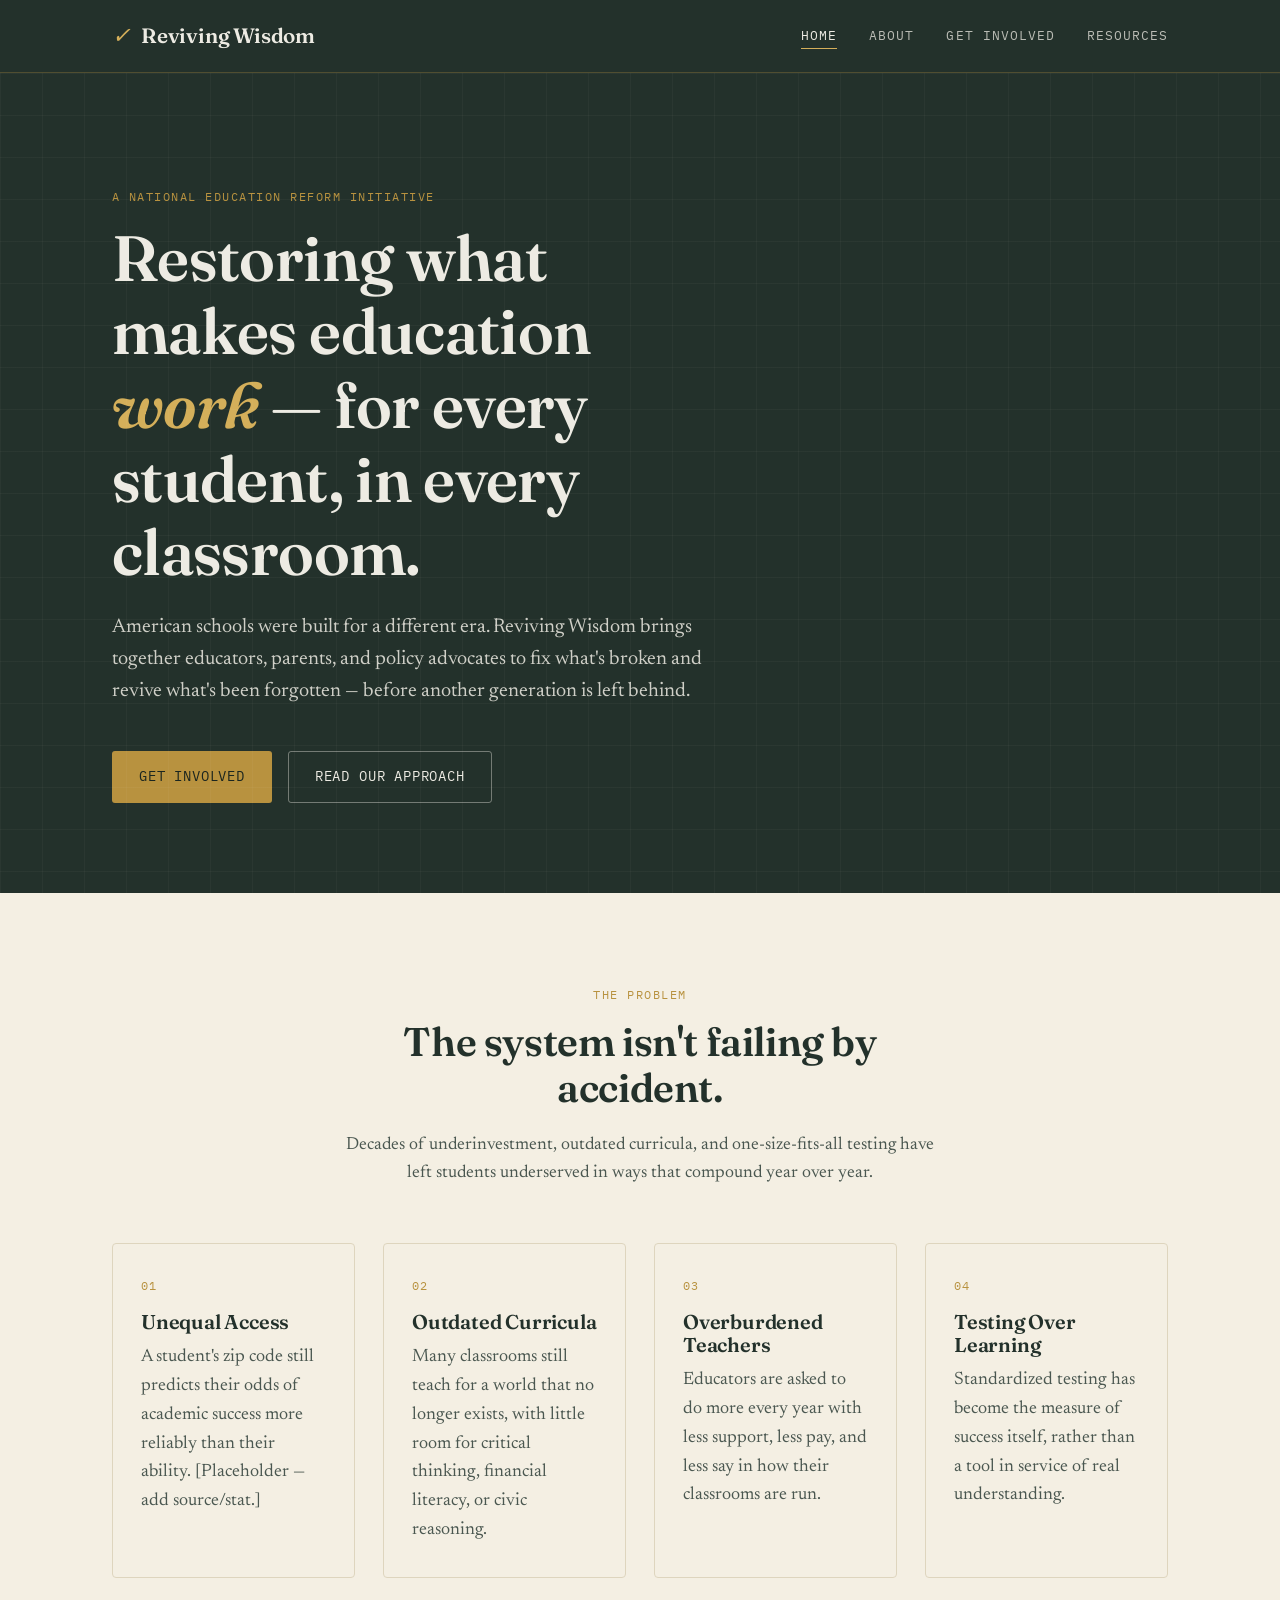
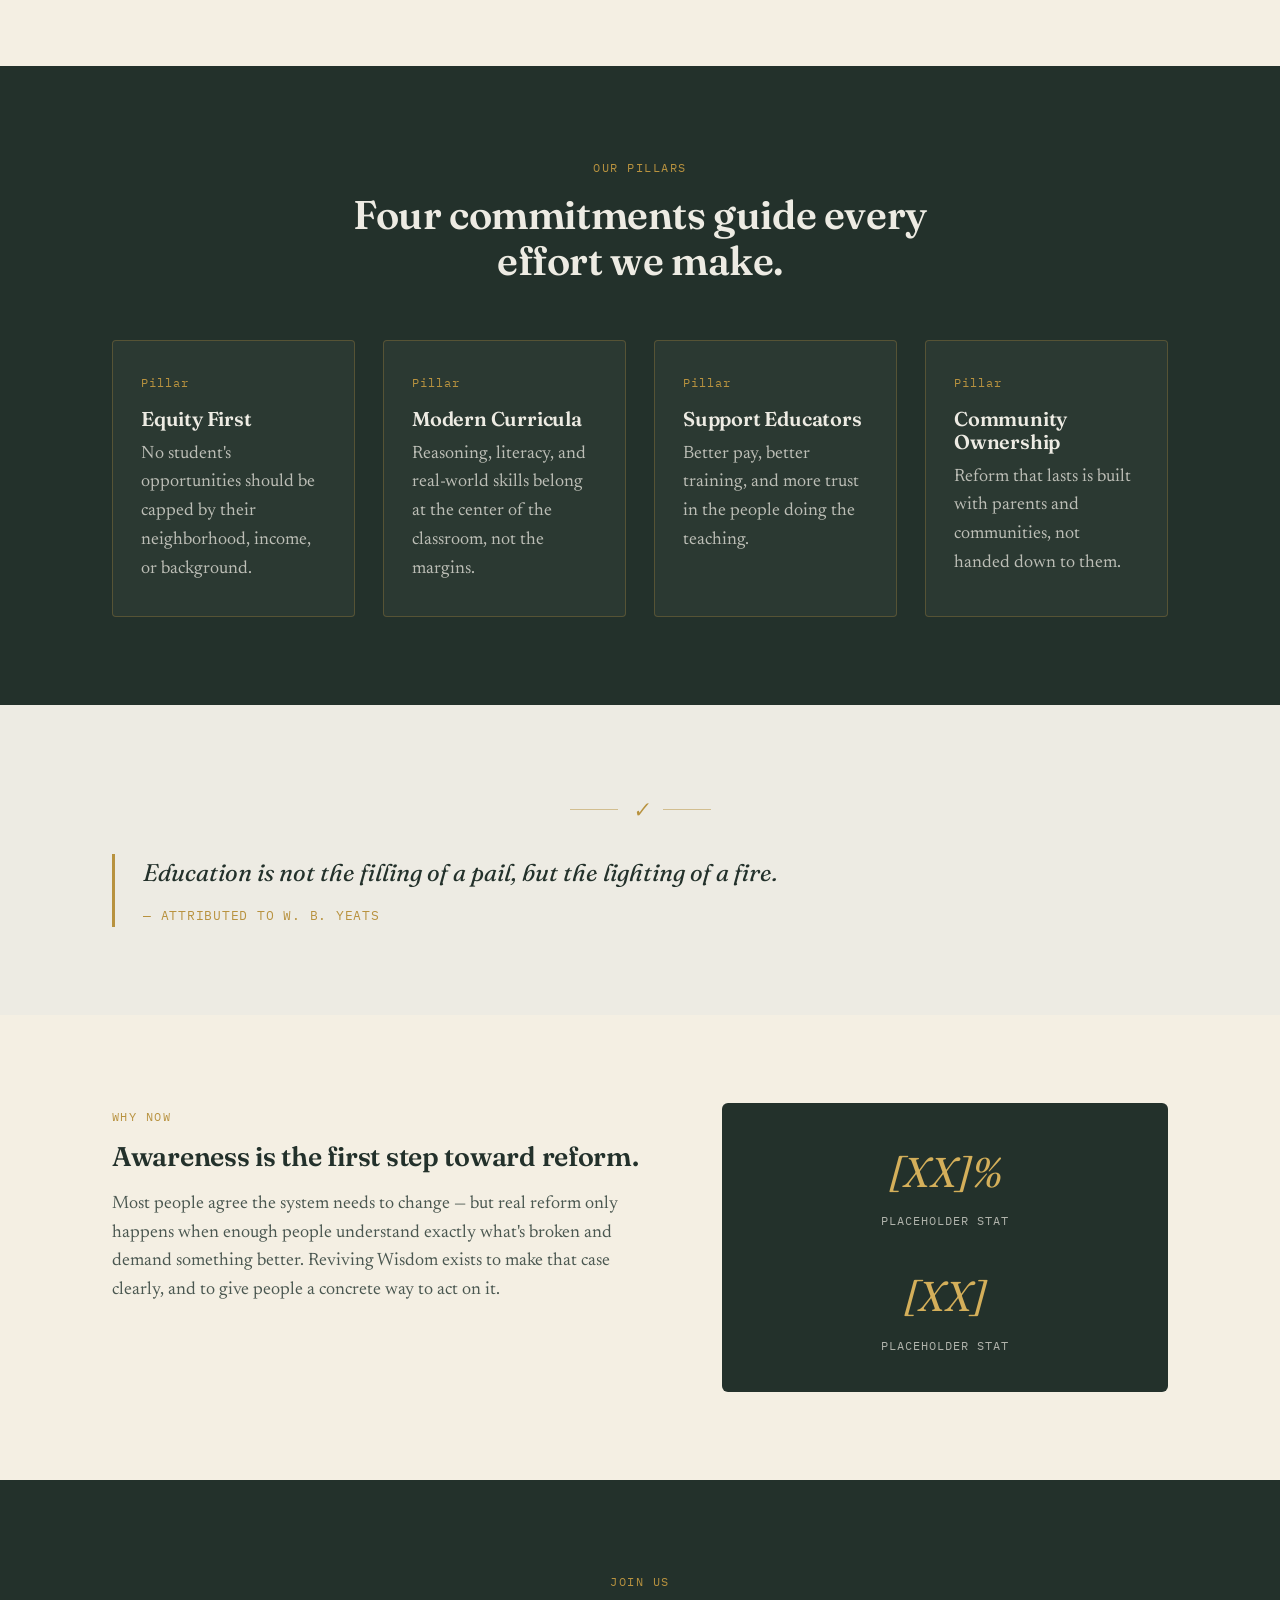
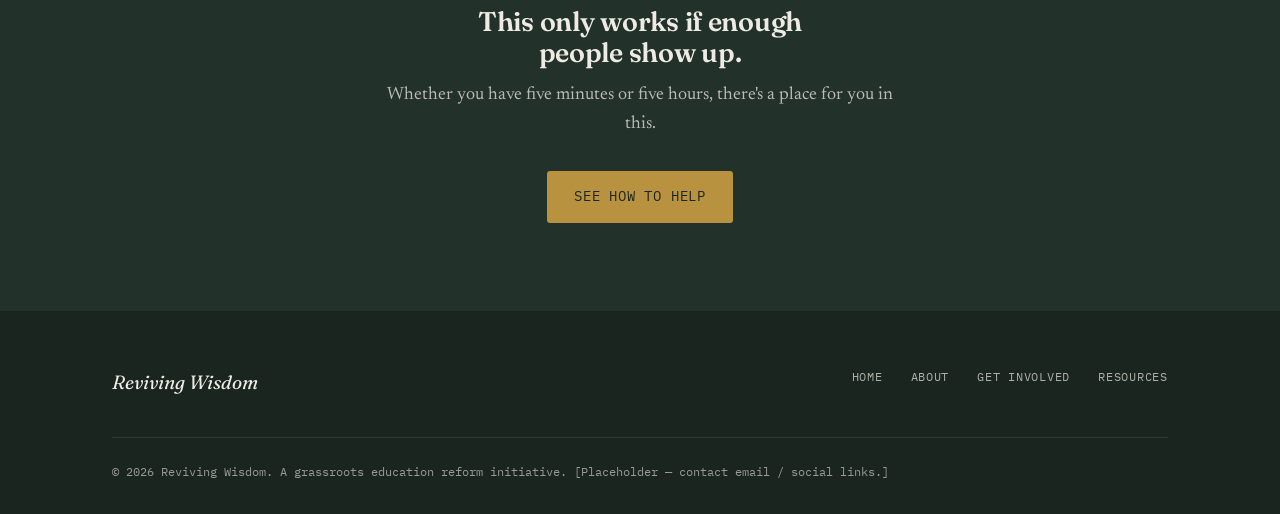
==== index.html @ 86829e4c "Add files via upload" ====
<!DOCTYPE html>
<html lang="en">
<head>
<meta charset="UTF-8">
<meta name="viewport" content="width=device-width, initial-scale=1.0">
<title>Reviving Wisdom — Reforming American Education</title>
<meta name="description" content="Reviving Wisdom is a grassroots initiative working to make the American education system more effective, equitable, and built to last.">
<link rel="preconnect" href="https://fonts.googleapis.com">
<link rel="preconnect" href="https://fonts.gstatic.com" crossorigin>
<link href="https://fonts.googleapis.com/css2?family=Fraunces:ital,wght@0,500;0,600;1,500;1,600&family=Newsreader:ital,wght@0,400;0,500;1,400&family=IBM+Plex+Mono:wght@400;500&display=swap" rel="stylesheet">
<link rel="stylesheet" href="styles.css">
</head>
<body>

<header class="site-header">
  <div class="wrap">
    <a href="index.html" class="brand">
      <span class="mark">✓</span>
      <span class="name">Reviving Wisdom</span>
    </a>
    <button class="nav-toggle" aria-label="Toggle navigation" aria-expanded="false">Menu</button>
    <ul class="nav-links">
      <li><a href="index.html" class="active">Home</a></li>
      <li><a href="about.html">About</a></li>
      <li><a href="get-involved.html">Get Involved</a></li>
      <li><a href="resources.html">Resources</a></li>
    </ul>
  </div>
</header>

<main>

  <section class="hero">
    <div class="wrap">
      <span class="eyebrow">A National Education Reform Initiative</span>
      <h1>Restoring what makes education <em>work</em> — for every student, in every classroom.</h1>
      <p class="lede">American schools were built for a different era. Reviving Wisdom brings together educators, parents, and policy advocates to fix what's broken and revive what's been forgotten — before another generation is left behind.</p>
      <div class="btn-row">
        <a href="get-involved.html" class="btn btn-primary">Get Involved</a>
        <a href="about.html" class="btn btn-ghost">Read Our Approach</a>
      </div>
    </div>
  </section>

  <section>
    <div class="wrap">
      <div class="section-head">
        <span class="eyebrow">The Problem</span>
        <h2>The system isn't failing by accident.</h2>
        <p>Decades of underinvestment, outdated curricula, and one-size-fits-all testing have left students underserved in ways that compound year over year.</p>
      </div>
      <div class="grid">
        <div class="card">
          <span class="num">01</span>
          <h3>Unequal Access</h3>
          <p>A student's zip code still predicts their odds of academic success more reliably than their ability. [Placeholder — add source/stat.]</p>
        </div>
        <div class="card">
          <span class="num">02</span>
          <h3>Outdated Curricula</h3>
          <p>Many classrooms still teach for a world that no longer exists, with little room for critical thinking, financial literacy, or civic reasoning.</p>
        </div>
        <div class="card">
          <span class="num">03</span>
          <h3>Overburdened Teachers</h3>
          <p>Educators are asked to do more every year with less support, less pay, and less say in how their classrooms are run.</p>
        </div>
        <div class="card">
          <span class="num">04</span>
          <h3>Testing Over Learning</h3>
          <p>Standardized testing has become the measure of success itself, rather than a tool in service of real understanding.</p>
        </div>
      </div>
    </div>
  </section>

  <section class="section-slate">
    <div class="wrap">
      <div class="section-head">
        <span class="eyebrow">Our Pillars</span>
        <h2>Four commitments guide every effort we make.</h2>
      </div>
      <div class="grid">
        <div class="card">
          <span class="num">Pillar</span>
          <h3>Equity First</h3>
          <p>No student's opportunities should be capped by their neighborhood, income, or background.</p>
        </div>
        <div class="card">
          <span class="num">Pillar</span>
          <h3>Modern Curricula</h3>
          <p>Reasoning, literacy, and real-world skills belong at the center of the classroom, not the margins.</p>
        </div>
        <div class="card">
          <span class="num">Pillar</span>
          <h3>Support Educators</h3>
          <p>Better pay, better training, and more trust in the people doing the teaching.</p>
        </div>
        <div class="card">
          <span class="num">Pillar</span>
          <h3>Community Ownership</h3>
          <p>Reform that lasts is built with parents and communities, not handed down to them.</p>
        </div>
      </div>
    </div>
  </section>

  <section class="section-alt">
    <div class="wrap">
      <div class="mark-divider"><span class="glyph">✓</span></div>
      <blockquote class="pull-quote">
        Education is not the filling of a pail, but the lighting of a fire.
        <cite>— Attributed to W. B. Yeats</cite>
      </blockquote>
    </div>
  </section>

  <section>
    <div class="wrap">
      <div class="two-col">
        <div>
          <span class="eyebrow">Why Now</span>
          <h2>Awareness is the first step toward reform.</h2>
          <p style="color:#4A5750; max-width: 52ch;">Most people agree the system needs to change — but real reform only happens when enough people understand exactly what's broken and demand something better. Reviving Wisdom exists to make that case clearly, and to give people a concrete way to act on it.</p>
        </div>
        <div class="stat-row" style="background:var(--slate); padding:36px; border-radius:6px;">
          <div class="stat">
            <div class="figure">[XX]%</div>
            <div class="label">Placeholder Stat</div>
          </div>
          <div class="stat">
            <div class="figure">[XX]</div>
            <div class="label">Placeholder Stat</div>
          </div>
        </div>
      </div>
    </div>
  </section>

  <section class="section-slate">
    <div class="wrap" style="text-align:center;">
      <span class="eyebrow">Join Us</span>
      <h2 style="max-width: 20ch; margin-left:auto; margin-right:auto;">This only works if enough people show up.</h2>
      <p style="color:rgba(237,235,227,0.75); max-width:52ch; margin:0 auto 32px;">Whether you have five minutes or five hours, there's a place for you in this.</p>
      <a href="get-involved.html" class="btn btn-primary">See How to Help</a>
    </div>
  </section>

</main>

<footer class="site-footer">
  <div class="wrap">
    <div class="footer-top">
      <div class="footer-brand">Reviving Wisdom</div>
      <ul class="footer-links">
        <li><a href="index.html">Home</a></li>
        <li><a href="about.html">About</a></li>
        <li><a href="get-involved.html">Get Involved</a></li>
        <li><a href="resources.html">Resources</a></li>
      </ul>
    </div>
    <div class="footer-bottom">
      © 2026 Reviving Wisdom. A grassroots education reform initiative. [Placeholder — contact email / social links.]
    </div>
  </div>
</footer>

<script src="script.js"></script>
</body>
</html>
---- styles.css ----
/* ============================================
   Reviving Wisdom — shared stylesheet
   Palette: chalkboard slate / chalk white / brass gold / muted brick / paper cream
   ============================================ */

:root {
  --slate: #23312B;
  --slate-deep: #1A251F;
  --chalk: #EDEBE3;
  --brass: #B8923F;
  --brass-bright: #D4AF5A;
  --brick: #7A3B2E;
  --paper: #F4EFE3;
  --paper-line: #DED5BE;
  --ink: #23312B;

  --font-display: 'Fraunces', Georgia, serif;
  --font-body: 'Newsreader', Georgia, serif;
  --font-mono: 'IBM Plex Mono', monospace;

  --max-width: 1120px;
}

* { box-sizing: border-box; }

html {
  scroll-behavior: smooth;
}

@media (prefers-reduced-motion: reduce) {
  html { scroll-behavior: auto; }
  * { animation-duration: 0.01ms !important; animation-iteration-count: 1 !important; transition-duration: 0.01ms !important; }
}

body {
  margin: 0;
  font-family: var(--font-body);
  background: var(--paper);
  color: var(--ink);
  line-height: 1.6;
  font-size: 18px;
}

h1, h2, h3, h4 {
  font-family: var(--font-display);
  font-weight: 600;
  line-height: 1.15;
  margin: 0 0 0.5em 0;
  letter-spacing: -0.01em;
}

a {
  color: inherit;
}

img { max-width: 100%; display: block; }

.wrap {
  max-width: var(--max-width);
  margin: 0 auto;
  padding: 0 32px;
}

/* ---------- Focus states ---------- */
a:focus-visible,
button:focus-visible,
input:focus-visible,
textarea:focus-visible {
  outline: 2px solid var(--brass-bright);
  outline-offset: 3px;
}

/* ---------- Header / nav ---------- */
.site-header {
  background: var(--slate);
  color: var(--chalk);
  position: sticky;
  top: 0;
  z-index: 100;
  border-bottom: 1px solid rgba(184, 146, 63, 0.3);
}

.site-header .wrap {
  display: flex;
  align-items: center;
  justify-content: space-between;
  padding-top: 18px;
  padding-bottom: 18px;
}

.brand {
  display: flex;
  align-items: baseline;
  gap: 10px;
  text-decoration: none;
  color: var(--chalk);
}

.brand .mark {
  color: var(--brass-bright);
  font-family: var(--font-display);
  font-style: italic;
  font-size: 1.4rem;
}

.brand .name {
  font-family: var(--font-display);
  font-size: 1.3rem;
  font-weight: 600;
  letter-spacing: -0.01em;
}

.nav-links {
  display: flex;
  gap: 32px;
  list-style: none;
  margin: 0;
  padding: 0;
  font-family: var(--font-mono);
  font-size: 0.8rem;
  text-transform: uppercase;
  letter-spacing: 0.08em;
}

.nav-links a {
  text-decoration: none;
  color: var(--chalk);
  opacity: 0.75;
  padding-bottom: 4px;
  border-bottom: 1px solid transparent;
  transition: opacity 0.2s ease, border-color 0.2s ease;
}

.nav-links a:hover,
.nav-links a.active {
  opacity: 1;
  border-color: var(--brass-bright);
}

.nav-toggle {
  display: none;
  background: none;
  border: 1px solid rgba(237,235,227,0.4);
  color: var(--chalk);
  font-family: var(--font-mono);
  font-size: 0.75rem;
  padding: 8px 12px;
  border-radius: 3px;
  cursor: pointer;
}

@media (max-width: 720px) {
  .nav-toggle { display: block; }
  .nav-links {
    position: absolute;
    top: 100%;
    left: 0;
    right: 0;
    background: var(--slate);
    flex-direction: column;
    gap: 0;
    max-height: 0;
    overflow: hidden;
    transition: max-height 0.3s ease;
    border-bottom: 1px solid rgba(184,146,63,0.3);
  }
  .nav-links.open { max-height: 320px; }
  .nav-links li { border-top: 1px solid rgba(237,235,227,0.08); }
  .nav-links a { display: block; padding: 16px 32px; border-bottom: none; }
}

/* ---------- Correction-mark signature motif ---------- */
.mark-divider {
  display: flex;
  align-items: center;
  justify-content: center;
  gap: 14px;
  margin: 0 0 28px 0;
  color: var(--brass);
}

.mark-divider::before,
.mark-divider::after {
  content: "";
  height: 1px;
  width: 48px;
  background: var(--brass);
  opacity: 0.5;
}

.mark-divider .glyph {
  font-family: var(--font-display);
  font-style: italic;
  font-size: 1.3rem;
  transform: rotate(-6deg);
  display: inline-block;
}

.eyebrow {
  font-family: var(--font-mono);
  font-size: 0.78rem;
  text-transform: uppercase;
  letter-spacing: 0.12em;
  color: var(--brass);
  display: inline-block;
  margin-bottom: 14px;
}

/* ---------- Hero ---------- */
.hero {
  background: var(--slate);
  color: var(--chalk);
  padding: 110px 0 90px;
  position: relative;
  overflow: hidden;
}

.hero::after {
  content: "";
  position: absolute;
  inset: 0;
  background-image:
    linear-gradient(rgba(237,235,227,0.035) 1px, transparent 1px),
    linear-gradient(90deg, rgba(237,235,227,0.035) 1px, transparent 1px);
  background-size: 42px 42px;
  pointer-events: none;
}

.hero .wrap { position: relative; }

.hero h1 {
  font-size: clamp(2.4rem, 5.2vw, 4rem);
  max-width: 14ch;
  margin-bottom: 0.35em;
}

.hero h1 em {
  color: var(--brass-bright);
  font-style: italic;
}

.hero .lede {
  font-size: 1.25rem;
  max-width: 56ch;
  color: rgba(237,235,227,0.85);
  margin-bottom: 2.2em;
}

.chalk-underline {
  position: relative;
  display: inline-block;
}
.chalk-underline svg {
  position: absolute;
  left: 0;
  bottom: -6px;
  width: 100%;
  height: 10px;
}

/* ---------- Buttons ---------- */
.btn {
  display: inline-flex;
  align-items: center;
  gap: 8px;
  font-family: var(--font-mono);
  font-size: 0.85rem;
  text-transform: uppercase;
  letter-spacing: 0.06em;
  padding: 14px 26px;
  border-radius: 3px;
  text-decoration: none;
  border: 1px solid transparent;
  cursor: pointer;
  transition: transform 0.15s ease, background 0.2s ease, color 0.2s ease;
}

.btn:hover { transform: translateY(-1px); }

.btn-primary {
  background: var(--brass);
  color: var(--slate-deep);
}
.btn-primary:hover { background: var(--brass-bright); }

.btn-ghost {
  background: transparent;
  color: var(--chalk);
  border-color: rgba(237,235,227,0.4);
}
.btn-ghost:hover { border-color: var(--brass-bright); color: var(--brass-bright); }

.btn-row { display: flex; gap: 16px; flex-wrap: wrap; }

/* ---------- Sections ---------- */
section { padding: 88px 0; }
.section-alt { background: var(--chalk); }
.section-slate { background: var(--slate); color: var(--chalk); }

.section-head {
  text-align: center;
  max-width: 60ch;
  margin: 0 auto 56px;
}

.section-head h2 { font-size: clamp(1.8rem, 3.4vw, 2.5rem); }
.section-head p { color: #4A5750; font-size: 1.1rem; }
.section-slate .section-head p { color: rgba(237,235,227,0.75); }

/* ---------- Pillars / cards grid ---------- */
.grid {
  display: grid;
  grid-template-columns: repeat(auto-fit, minmax(240px, 1fr));
  gap: 28px;
}

.card {
  background: var(--paper);
  border: 1px solid var(--paper-line);
  border-radius: 4px;
  padding: 32px 28px;
}

.card .num {
  font-family: var(--font-mono);
  font-size: 0.78rem;
  color: var(--brass);
  letter-spacing: 0.08em;
  margin-bottom: 14px;
  display: block;
}

.card h3 { font-size: 1.25rem; margin-bottom: 0.5em; }
.card p { color: #4A5750; margin: 0; }

.section-slate .card {
  background: rgba(237,235,227,0.04);
  border-color: rgba(184,146,63,0.3);
}
.section-slate .card p { color: rgba(237,235,227,0.75); }

/* ---------- Stats ---------- */
.stat-row {
  display: grid;
  grid-template-columns: repeat(auto-fit, minmax(180px, 1fr));
  gap: 32px;
  text-align: center;
}

.stat .figure {
  font-family: var(--font-display);
  font-size: 2.6rem;
  color: var(--brass-bright);
  font-style: italic;
}

.stat .label {
  font-family: var(--font-mono);
  font-size: 0.78rem;
  text-transform: uppercase;
  letter-spacing: 0.08em;
  color: rgba(237,235,227,0.7);
  margin-top: 6px;
}

/* ---------- Pull quote ---------- */
.pull-quote {
  border-left: 3px solid var(--brass);
  padding-left: 28px;
  margin: 0;
  font-family: var(--font-display);
  font-style: italic;
  font-size: 1.5rem;
  color: var(--slate);
  max-width: 60ch;
}

.pull-quote cite {
  display: block;
  margin-top: 14px;
  font-family: var(--font-mono);
  font-style: normal;
  font-size: 0.8rem;
  text-transform: uppercase;
  letter-spacing: 0.06em;
  color: var(--brass);
}

/* ---------- Two column ---------- */
.two-col {
  display: grid;
  grid-template-columns: 1.1fr 0.9fr;
  gap: 64px;
  align-items: start;
}
@media (max-width: 800px) {
  .two-col { grid-template-columns: 1fr; }
}

/* ---------- Timeline (About page origin) ---------- */
.timeline {
  border-left: 2px solid var(--paper-line);
  padding-left: 32px;
  display: flex;
  flex-direction: column;
  gap: 36px;
}
.timeline .entry { position: relative; }
.timeline .entry::before {
  content: "";
  position: absolute;
  left: -37.5px;
  top: 6px;
  width: 11px;
  height: 11px;
  border-radius: 50%;
  background: var(--brass);
  border: 2px solid var(--paper);
}
.timeline .when {
  font-family: var(--font-mono);
  font-size: 0.78rem;
  color: var(--brass);
  text-transform: uppercase;
  letter-spacing: 0.06em;
  margin-bottom: 4px;
}

/* ---------- Forms (visual only) ---------- */
.form-card {
  background: var(--paper);
  border: 1px solid var(--paper-line);
  border-radius: 6px;
  padding: 40px;
}

label {
  display: block;
  font-family: var(--font-mono);
  font-size: 0.75rem;
  text-transform: uppercase;
  letter-spacing: 0.07em;
  color: var(--slate);
  margin-bottom: 8px;
}

.field { margin-bottom: 22px; }

input[type="text"],
input[type="email"],
select,
textarea {
  width: 100%;
  font-family: var(--font-body);
  font-size: 1rem;
  padding: 12px 14px;
  border: 1px solid var(--paper-line);
  border-radius: 3px;
  background: #fff;
  color: var(--ink);
}

textarea { resize: vertical; min-height: 100px; }

.checkbox-row {
  display: flex;
  flex-direction: column;
  gap: 10px;
}
.checkbox-row .opt {
  display: flex;
  align-items: center;
  gap: 10px;
  font-family: var(--font-body);
  text-transform: none;
  letter-spacing: normal;
  font-size: 1rem;
  color: var(--ink);
}
.checkbox-row input { width: auto; }

/* ---------- Way cards (Get Involved) ---------- */
.way-card {
  display: flex;
  gap: 20px;
  padding: 28px 0;
  border-top: 1px solid var(--paper-line);
}
.way-card:last-child { border-bottom: 1px solid var(--paper-line); }
.way-card .icon {
  font-family: var(--font-display);
  font-style: italic;
  font-size: 1.6rem;
  color: var(--brass);
  width: 44px;
  flex-shrink: 0;
}
.way-card h3 { margin-bottom: 6px; font-size: 1.15rem; }
.way-card p { margin: 0; color: #4A5750; }

/* ---------- Resource list ---------- */
.resource-item {
  padding: 26px 0;
  border-top: 1px solid var(--paper-line);
  display: grid;
  grid-template-columns: 120px 1fr;
  gap: 24px;
}
.resource-item:last-child { border-bottom: 1px solid var(--paper-line); }
.resource-item .tag {
  font-family: var(--font-mono);
  font-size: 0.72rem;
  text-transform: uppercase;
  letter-spacing: 0.07em;
  color: var(--brass);
}
.resource-item h3 { font-size: 1.15rem; margin-bottom: 6px; }
.resource-item p { margin: 0 0 10px 0; color: #4A5750; }
.resource-item a.rlink {
  font-family: var(--font-mono);
  font-size: 0.82rem;
  text-decoration: none;
  color: var(--slate);
  border-bottom: 1px solid var(--brass);
}
@media (max-width: 600px) {
  .resource-item { grid-template-columns: 1fr; gap: 8px; }
}

/* ---------- Footer ---------- */
.site-footer {
  background: var(--slate-deep);
  color: rgba(237,235,227,0.6);
  padding: 56px 0 32px;
  font-size: 0.92rem;
}
.footer-top {
  display: flex;
  justify-content: space-between;
  flex-wrap: wrap;
  gap: 32px;
  margin-bottom: 40px;
}
.footer-brand {
  font-family: var(--font-display);
  font-style: italic;
  color: var(--chalk);
  font-size: 1.2rem;
}
.footer-links {
  display: flex;
  gap: 28px;
  list-style: none;
  padding: 0;
  margin: 0;
  font-family: var(--font-mono);
  font-size: 0.78rem;
  text-transform: uppercase;
  letter-spacing: 0.06em;
}
.footer-links a { text-decoration: none; color: rgba(237,235,227,0.7); }
.footer-links a:hover { color: var(--brass-bright); }
.footer-bottom {
  border-top: 1px solid rgba(237,235,227,0.1);
  padding-top: 24px;
  font-family: var(--font-mono);
  font-size: 0.75rem;
}

/* ---------- Placeholder note (for you, not visitors) ---------- */
.placeholder-note {
  background: rgba(122,59,46,0.08);
  border: 1px dashed var(--brick);
  color: var(--brick);
  font-family: var(--font-mono);
  font-size: 0.78rem;
  padding: 10px 16px;
  border-radius: 3px;
  margin-bottom: 24px;
}
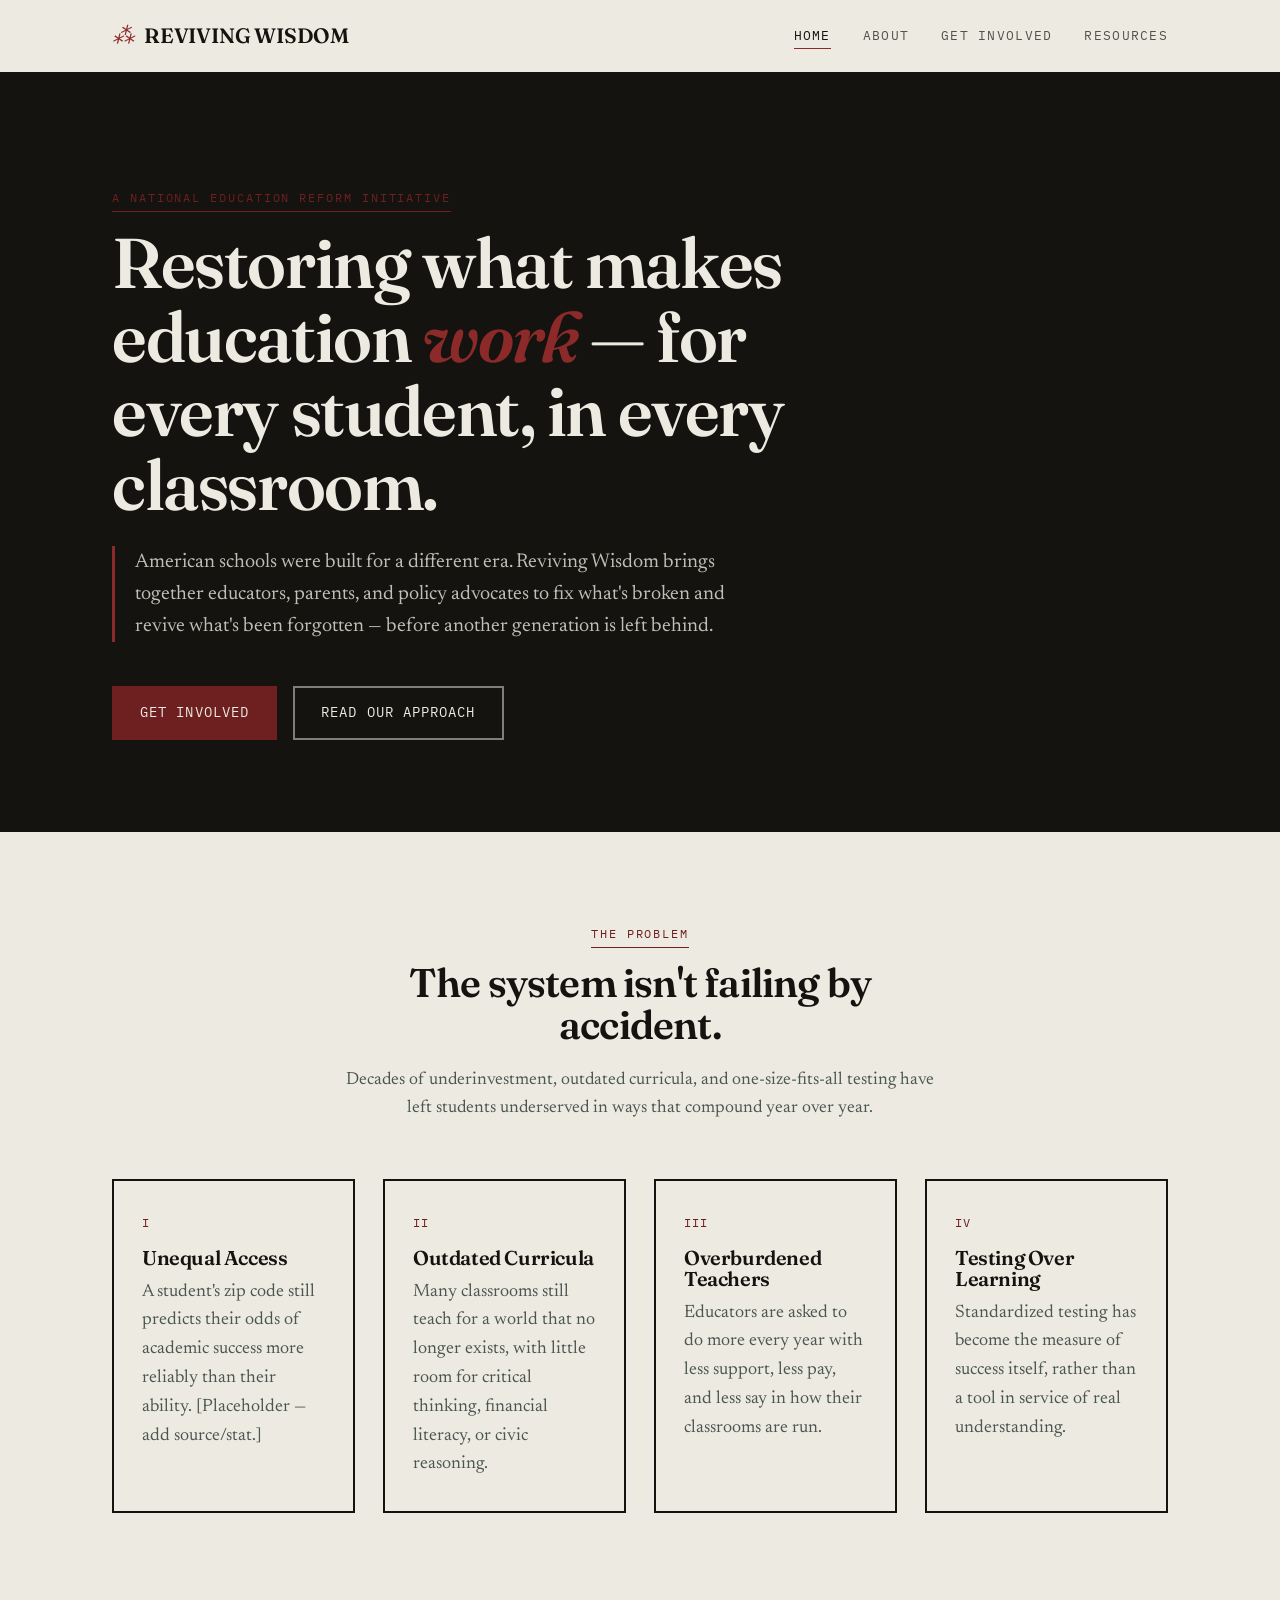
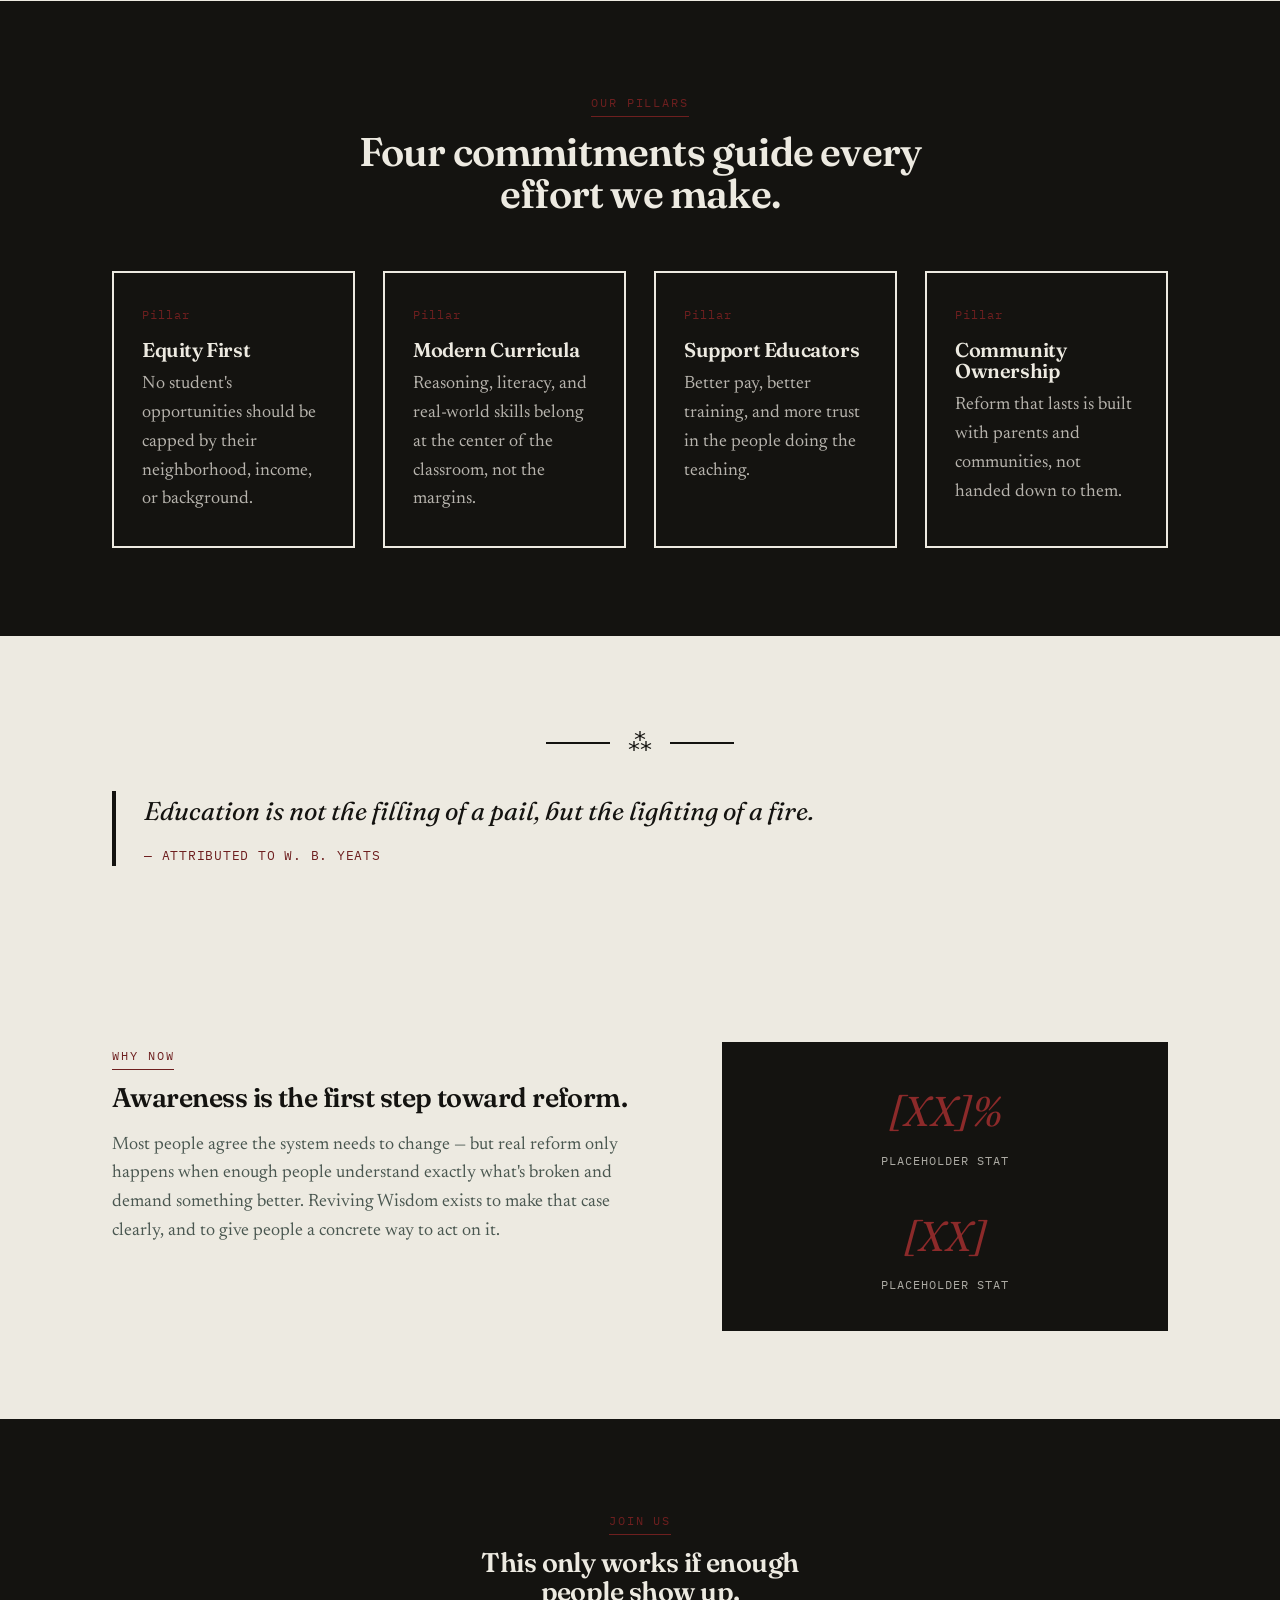
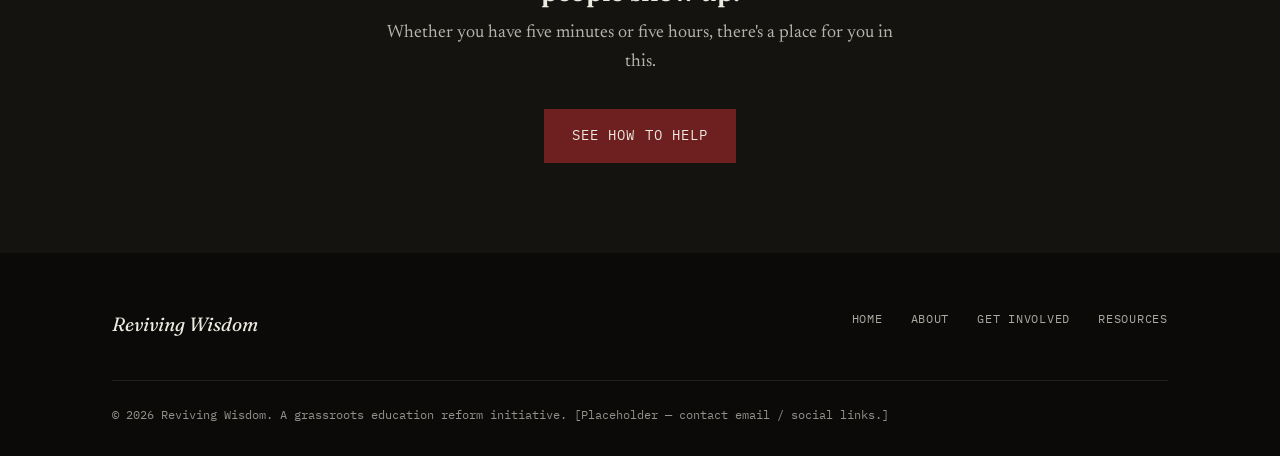
==== commit 82b1e5cb: "Add files via upload" ====
--- a/index.html
+++ b/index.html
@@ -15,7 +15,7 @@
 <header class="site-header">
   <div class="wrap">
     <a href="index.html" class="brand">
-      <span class="mark">✓</span>
+      <span class="mark">⁂</span>
       <span class="name">Reviving Wisdom</span>
     </a>
     <button class="nav-toggle" aria-label="Toggle navigation" aria-expanded="false">Menu</button>
@@ -51,22 +51,22 @@
       </div>
       <div class="grid">
         <div class="card">
-          <span class="num">01</span>
+          <span class="num">I</span>
           <h3>Unequal Access</h3>
           <p>A student's zip code still predicts their odds of academic success more reliably than their ability. [Placeholder — add source/stat.]</p>
         </div>
         <div class="card">
-          <span class="num">02</span>
+          <span class="num">II</span>
           <h3>Outdated Curricula</h3>
           <p>Many classrooms still teach for a world that no longer exists, with little room for critical thinking, financial literacy, or civic reasoning.</p>
         </div>
         <div class="card">
-          <span class="num">03</span>
+          <span class="num">III</span>
           <h3>Overburdened Teachers</h3>
           <p>Educators are asked to do more every year with less support, less pay, and less say in how their classrooms are run.</p>
         </div>
         <div class="card">
-          <span class="num">04</span>
+          <span class="num">IV</span>
           <h3>Testing Over Learning</h3>
           <p>Standardized testing has become the measure of success itself, rather than a tool in service of real understanding.</p>
         </div>
@@ -107,7 +107,7 @@
 
   <section class="section-alt">
     <div class="wrap">
-      <div class="mark-divider"><span class="glyph">✓</span></div>
+      <div class="mark-divider"><span class="glyph">⁂</span></div>
       <blockquote class="pull-quote">
         Education is not the filling of a pail, but the lighting of a fire.
         <cite>— Attributed to W. B. Yeats</cite>
--- a/styles.css
+++ b/styles.css
@@ -4,24 +4,27 @@
    ============================================ */
 
 :root {
-  --slate: #23312B;
-  --slate-deep: #1A251F;
-  --chalk: #EDEBE3;
-  --brass: #B8923F;
-  --brass-bright: #D4AF5A;
-  --brick: #7A3B2E;
-  --paper: #F4EFE3;
-  --paper-line: #DED5BE;
-  --ink: #23312B;
+  /* brutalist/classical: stark ink on stone, one seal-red accent */
+  --slate: #141310;
+  --slate-deep: #0B0A08;
+  --chalk: #EDEAE1;
+  --brass: #6E1F1F;
+  --brass-bright: #8C2A2A;
+  --brick: #6E1F1F;
+  --paper: #EDEAE1;
+  --paper-line: #141310;
+  --ink: #141310;
 
   --font-display: 'Fraunces', Georgia, serif;
   --font-body: 'Newsreader', Georgia, serif;
   --font-mono: 'IBM Plex Mono', monospace;
 
   --max-width: 1120px;
-}
-
-* { box-sizing: border-box; }
+  --radius: 0;
+  --rule: 2px solid var(--ink);
+}
+
+* { box-sizing: border-box; border-radius: 0 !important; }
 
 html {
   scroll-behavior: smooth;
@@ -44,10 +47,13 @@
 h1, h2, h3, h4 {
   font-family: var(--font-display);
   font-weight: 600;
-  line-height: 1.15;
+  line-height: 1.05;
   margin: 0 0 0.5em 0;
-  letter-spacing: -0.01em;
-}
+  letter-spacing: -0.02em;
+  text-transform: none;
+}
+
+h1 { font-weight: 600; }
 
 a {
   color: inherit;
@@ -72,12 +78,12 @@
 
 /* ---------- Header / nav ---------- */
 .site-header {
-  background: var(--slate);
-  color: var(--chalk);
+  background: var(--paper);
+  color: var(--ink);
   position: sticky;
   top: 0;
   z-index: 100;
-  border-bottom: 1px solid rgba(184, 146, 63, 0.3);
+  border-bottom: var(--rule);
 }
 
 .site-header .wrap {
@@ -93,7 +99,7 @@
   align-items: baseline;
   gap: 10px;
   text-decoration: none;
-  color: var(--chalk);
+  color: var(--ink);
 }
 
 .brand .mark {
@@ -108,6 +114,7 @@
   font-size: 1.3rem;
   font-weight: 600;
   letter-spacing: -0.01em;
+  text-transform: uppercase;
 }
 
 .nav-links {
@@ -119,13 +126,13 @@
   font-family: var(--font-mono);
   font-size: 0.8rem;
   text-transform: uppercase;
-  letter-spacing: 0.08em;
+  letter-spacing: 0.1em;
 }
 
 .nav-links a {
   text-decoration: none;
-  color: var(--chalk);
-  opacity: 0.75;
+  color: var(--ink);
+  opacity: 0.7;
   padding-bottom: 4px;
   border-bottom: 1px solid transparent;
   transition: opacity 0.2s ease, border-color 0.2s ease;
@@ -140,12 +147,11 @@
 .nav-toggle {
   display: none;
   background: none;
-  border: 1px solid rgba(237,235,227,0.4);
-  color: var(--chalk);
+  border: var(--rule);
+  color: var(--ink);
   font-family: var(--font-mono);
   font-size: 0.75rem;
   padding: 8px 12px;
-  border-radius: 3px;
   cursor: pointer;
 }
 
@@ -156,16 +162,16 @@
     top: 100%;
     left: 0;
     right: 0;
-    background: var(--slate);
+    background: var(--paper);
     flex-direction: column;
     gap: 0;
     max-height: 0;
     overflow: hidden;
     transition: max-height 0.3s ease;
-    border-bottom: 1px solid rgba(184,146,63,0.3);
+    border-bottom: var(--rule);
   }
   .nav-links.open { max-height: 320px; }
-  .nav-links li { border-top: 1px solid rgba(237,235,227,0.08); }
+  .nav-links li { border-top: 1px solid rgba(20,19,16,0.12); }
   .nav-links a { display: block; padding: 16px 32px; border-bottom: none; }
 }
 
@@ -174,36 +180,38 @@
   display: flex;
   align-items: center;
   justify-content: center;
-  gap: 14px;
+  gap: 18px;
   margin: 0 0 28px 0;
-  color: var(--brass);
+  color: var(--ink);
 }
 
 .mark-divider::before,
 .mark-divider::after {
   content: "";
-  height: 1px;
-  width: 48px;
-  background: var(--brass);
-  opacity: 0.5;
+  height: 2px;
+  width: 64px;
+  background: var(--ink);
+  opacity: 1;
 }
 
 .mark-divider .glyph {
   font-family: var(--font-display);
-  font-style: italic;
-  font-size: 1.3rem;
-  transform: rotate(-6deg);
+  font-style: normal;
+  font-size: 1.5rem;
+  transform: none;
   display: inline-block;
 }
 
 .eyebrow {
   font-family: var(--font-mono);
-  font-size: 0.78rem;
-  text-transform: uppercase;
-  letter-spacing: 0.12em;
+  font-size: 0.75rem;
+  text-transform: uppercase;
+  letter-spacing: 0.16em;
   color: var(--brass);
   display: inline-block;
   margin-bottom: 14px;
+  border-bottom: 1px solid var(--brass);
+  padding-bottom: 4px;
 }
 
 /* ---------- Hero ---------- */
@@ -213,25 +221,16 @@
   padding: 110px 0 90px;
   position: relative;
   overflow: hidden;
-}
-
-.hero::after {
-  content: "";
-  position: absolute;
-  inset: 0;
-  background-image:
-    linear-gradient(rgba(237,235,227,0.035) 1px, transparent 1px),
-    linear-gradient(90deg, rgba(237,235,227,0.035) 1px, transparent 1px);
-  background-size: 42px 42px;
-  pointer-events: none;
+  border-bottom: var(--rule);
 }
 
 .hero .wrap { position: relative; }
 
 .hero h1 {
-  font-size: clamp(2.4rem, 5.2vw, 4rem);
-  max-width: 14ch;
+  font-size: clamp(2.6rem, 5.6vw, 4.4rem);
+  max-width: 15ch;
   margin-bottom: 0.35em;
+  text-transform: none;
 }
 
 .hero h1 em {
@@ -242,8 +241,10 @@
 .hero .lede {
   font-size: 1.25rem;
   max-width: 56ch;
-  color: rgba(237,235,227,0.85);
+  color: rgba(237,234,225,0.8);
   margin-bottom: 2.2em;
+  border-left: 3px solid var(--brass-bright);
+  padding-left: 20px;
 }
 
 .chalk-underline {
@@ -266,27 +267,27 @@
   font-family: var(--font-mono);
   font-size: 0.85rem;
   text-transform: uppercase;
-  letter-spacing: 0.06em;
+  letter-spacing: 0.08em;
   padding: 14px 26px;
-  border-radius: 3px;
   text-decoration: none;
-  border: 1px solid transparent;
+  border: 2px solid var(--chalk);
   cursor: pointer;
-  transition: transform 0.15s ease, background 0.2s ease, color 0.2s ease;
-}
-
-.btn:hover { transform: translateY(-1px); }
+  transition: background 0.15s ease, color 0.15s ease;
+}
+
+.btn:hover { transform: none; }
 
 .btn-primary {
   background: var(--brass);
-  color: var(--slate-deep);
-}
-.btn-primary:hover { background: var(--brass-bright); }
+  color: var(--chalk);
+  border-color: var(--brass);
+}
+.btn-primary:hover { background: var(--brass-bright); border-color: var(--brass-bright); }
 
 .btn-ghost {
   background: transparent;
   color: var(--chalk);
-  border-color: rgba(237,235,227,0.4);
+  border-color: rgba(237,234,225,0.5);
 }
 .btn-ghost:hover { border-color: var(--brass-bright); color: var(--brass-bright); }
 
@@ -316,8 +317,7 @@
 
 .card {
   background: var(--paper);
-  border: 1px solid var(--paper-line);
-  border-radius: 4px;
+  border: var(--rule);
   padding: 32px 28px;
 }
 
@@ -334,10 +334,10 @@
 .card p { color: #4A5750; margin: 0; }
 
 .section-slate .card {
-  background: rgba(237,235,227,0.04);
-  border-color: rgba(184,146,63,0.3);
-}
-.section-slate .card p { color: rgba(237,235,227,0.75); }
+  background: transparent;
+  border-color: var(--chalk);
+}
+.section-slate .card p { color: rgba(237,234,225,0.75); }
 
 /* ---------- Stats ---------- */
 .stat-row {
@@ -365,12 +365,12 @@
 
 /* ---------- Pull quote ---------- */
 .pull-quote {
-  border-left: 3px solid var(--brass);
+  border-left: 4px solid var(--ink);
   padding-left: 28px;
   margin: 0;
   font-family: var(--font-display);
   font-style: italic;
-  font-size: 1.5rem;
+  font-size: 1.6rem;
   color: var(--slate);
   max-width: 60ch;
 }
@@ -399,7 +399,7 @@
 
 /* ---------- Timeline (About page origin) ---------- */
 .timeline {
-  border-left: 2px solid var(--paper-line);
+  border-left: 2px solid var(--ink);
   padding-left: 32px;
   display: flex;
   flex-direction: column;
@@ -409,11 +409,10 @@
 .timeline .entry::before {
   content: "";
   position: absolute;
-  left: -37.5px;
+  left: -38px;
   top: 6px;
-  width: 11px;
-  height: 11px;
-  border-radius: 50%;
+  width: 12px;
+  height: 12px;
   background: var(--brass);
   border: 2px solid var(--paper);
 }
@@ -429,8 +428,7 @@
 /* ---------- Forms (visual only) ---------- */
 .form-card {
   background: var(--paper);
-  border: 1px solid var(--paper-line);
-  border-radius: 6px;
+  border: var(--rule);
   padding: 40px;
 }
 
@@ -454,8 +452,7 @@
   font-family: var(--font-body);
   font-size: 1rem;
   padding: 12px 14px;
-  border: 1px solid var(--paper-line);
-  border-radius: 3px;
+  border: 2px solid var(--ink);
   background: #fff;
   color: var(--ink);
 }
@@ -530,9 +527,10 @@
 /* ---------- Footer ---------- */
 .site-footer {
   background: var(--slate-deep);
-  color: rgba(237,235,227,0.6);
+  color: rgba(237,234,225,0.6);
   padding: 56px 0 32px;
   font-size: 0.92rem;
+  border-top: var(--rule);
 }
 .footer-top {
   display: flex;
@@ -569,12 +567,11 @@
 
 /* ---------- Placeholder note (for you, not visitors) ---------- */
 .placeholder-note {
-  background: rgba(122,59,46,0.08);
-  border: 1px dashed var(--brick);
+  background: transparent;
+  border: 2px dashed var(--brick);
   color: var(--brick);
   font-family: var(--font-mono);
   font-size: 0.78rem;
   padding: 10px 16px;
-  border-radius: 3px;
   margin-bottom: 24px;
 }
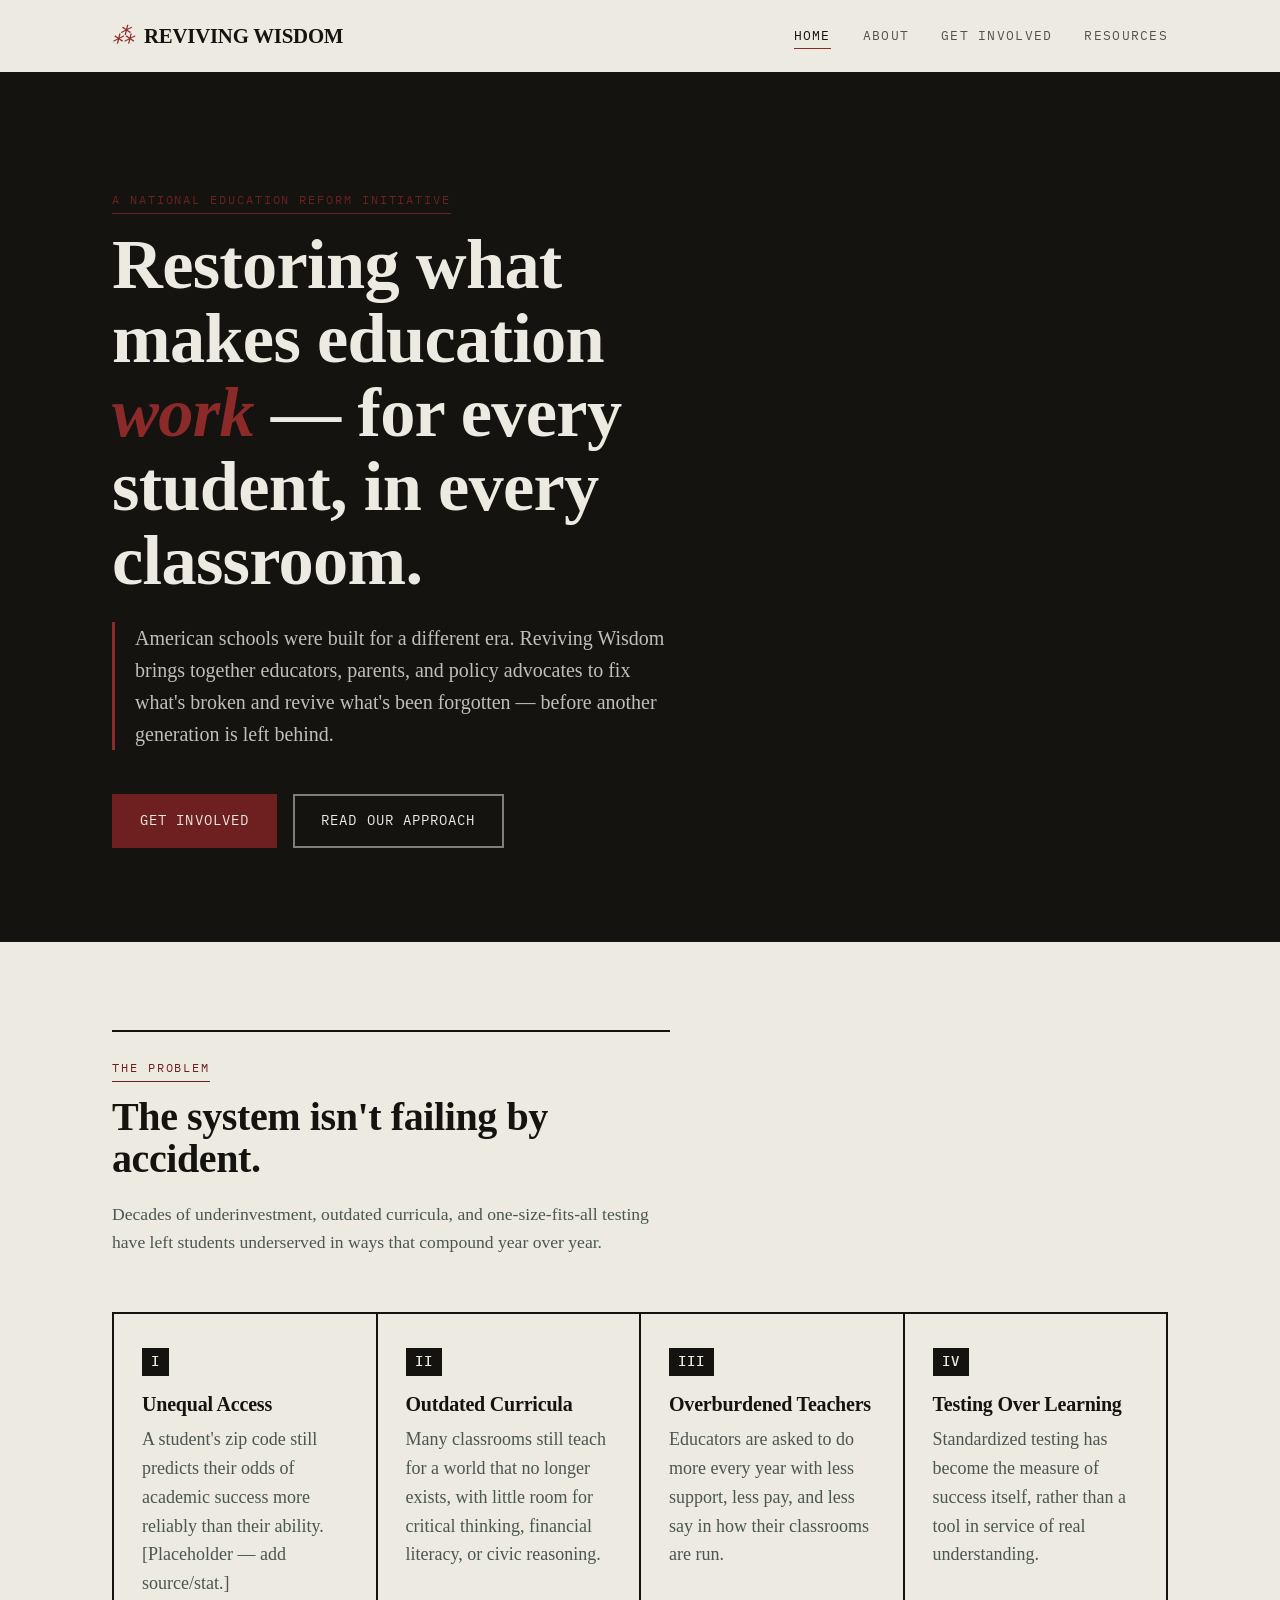
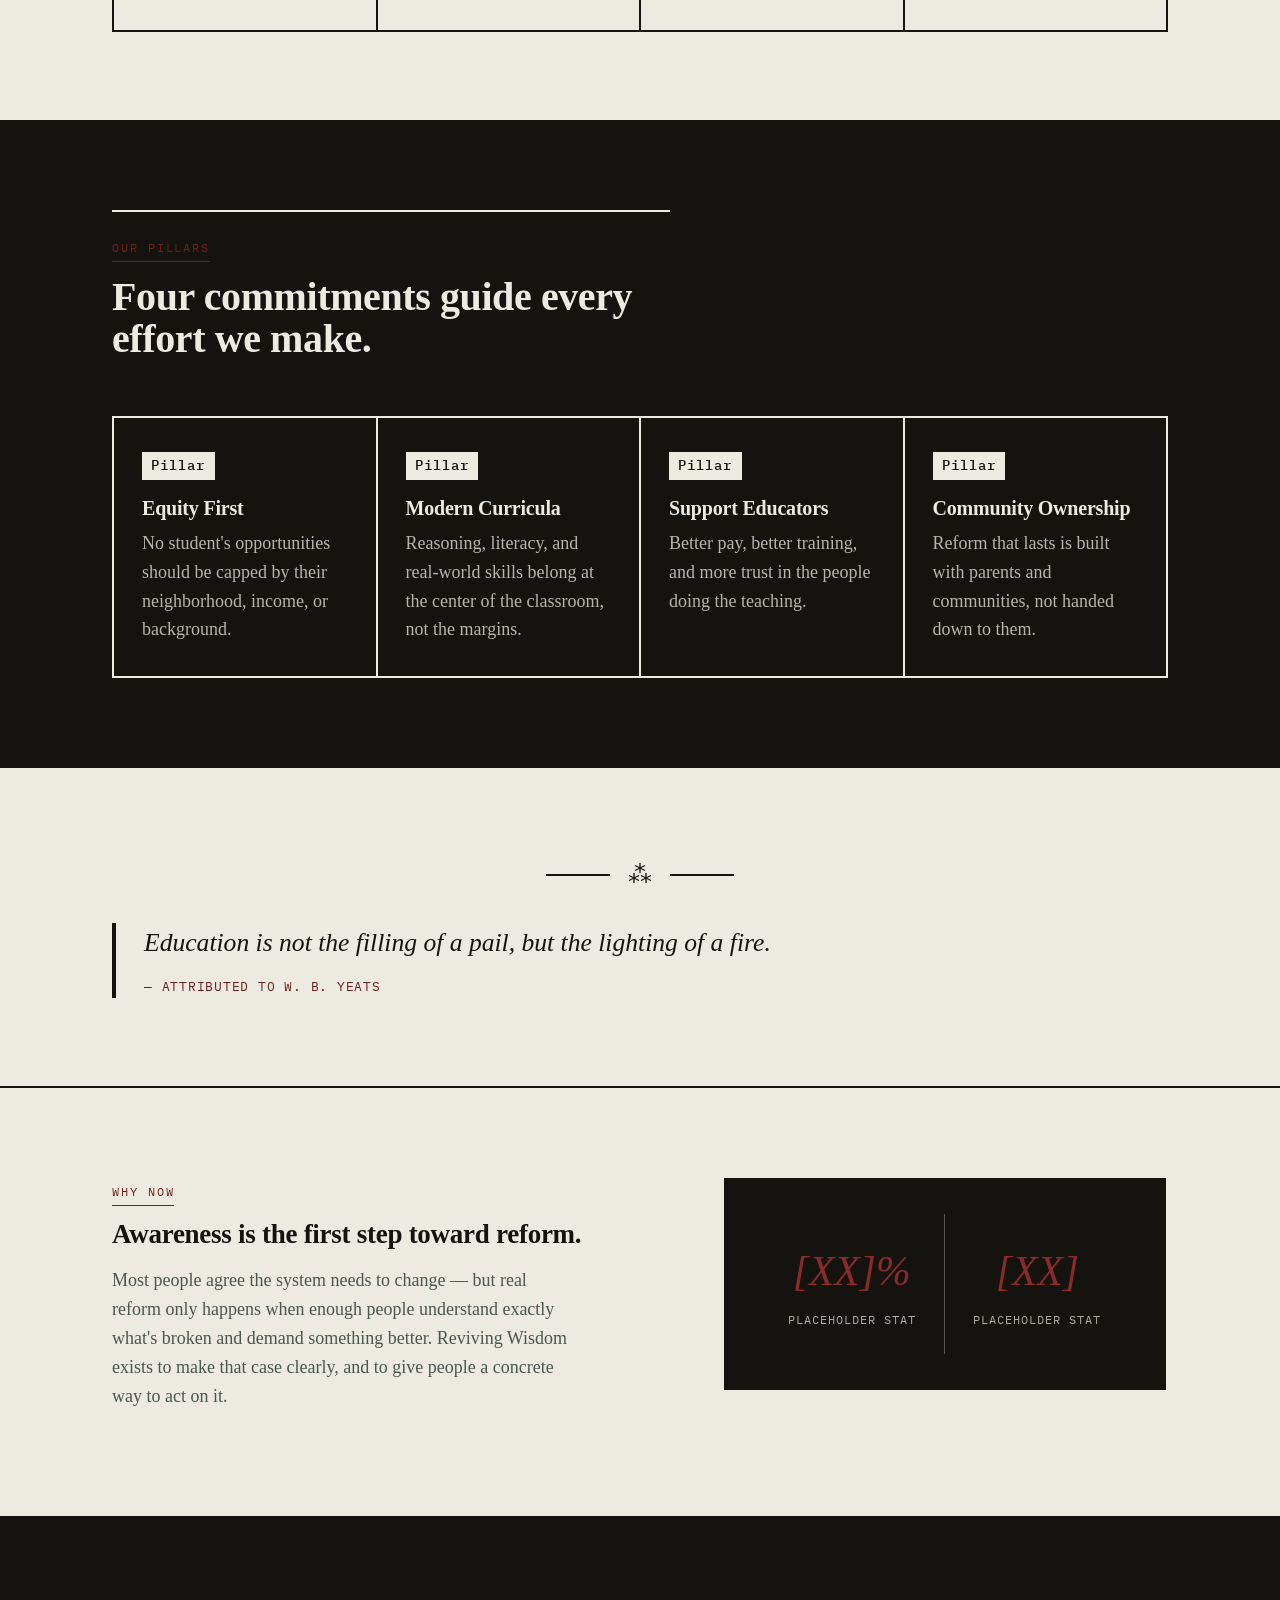
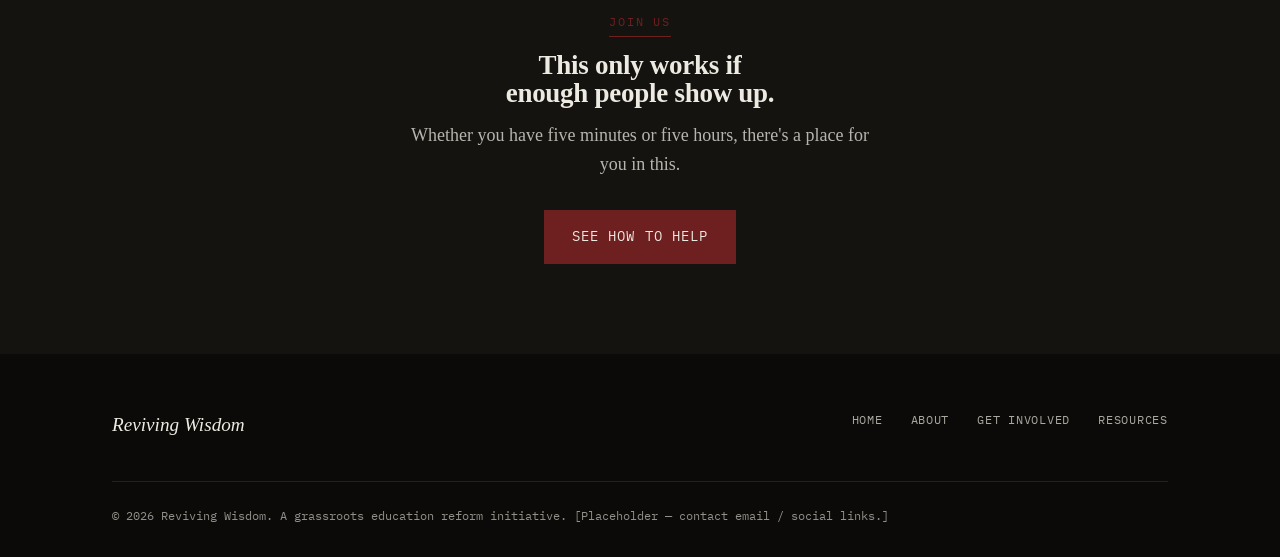
==== commit dc8d82a5: "Add files via upload" ====
--- a/index.html
+++ b/index.html
@@ -7,7 +7,7 @@
 <meta name="description" content="Reviving Wisdom is a grassroots initiative working to make the American education system more effective, equitable, and built to last.">
 <link rel="preconnect" href="https://fonts.googleapis.com">
 <link rel="preconnect" href="https://fonts.gstatic.com" crossorigin>
-<link href="https://fonts.googleapis.com/css2?family=Fraunces:ital,wght@0,500;0,600;1,500;1,600&family=Newsreader:ital,wght@0,400;0,500;1,400&family=IBM+Plex+Mono:wght@400;500&display=swap" rel="stylesheet">
+<link href="https://fonts.googleapis.com/css2?family=Old+Standard+TT:ital,wght@0,400;0,700;1,400&family=IBM+Plex+Mono:wght@400;500&display=swap" rel="stylesheet">
 <link rel="stylesheet" href="styles.css">
 </head>
 <body>
--- a/styles.css
+++ b/styles.css
@@ -15,8 +15,8 @@
   --paper-line: #141310;
   --ink: #141310;
 
-  --font-display: 'Fraunces', Georgia, serif;
-  --font-body: 'Newsreader', Georgia, serif;
+  --font-display: 'Old Standard TT', Georgia, serif;
+  --font-body: 'Old Standard TT', Georgia, serif;
   --font-mono: 'IBM Plex Mono', monospace;
 
   --max-width: 1120px;
@@ -46,14 +46,14 @@
 
 h1, h2, h3, h4 {
   font-family: var(--font-display);
-  font-weight: 600;
+  font-weight: 700;
   line-height: 1.05;
   margin: 0 0 0.5em 0;
-  letter-spacing: -0.02em;
+  letter-spacing: -0.01em;
   text-transform: none;
 }
 
-h1 { font-weight: 600; }
+h1 { font-weight: 700; }
 
 a {
   color: inherit;
@@ -295,44 +295,60 @@
 
 /* ---------- Sections ---------- */
 section { padding: 88px 0; }
+main > section + section { border-top: var(--rule); }
 .section-alt { background: var(--chalk); }
 .section-slate { background: var(--slate); color: var(--chalk); }
 
 .section-head {
-  text-align: center;
-  max-width: 60ch;
-  margin: 0 auto 56px;
+  text-align: left;
+  max-width: 62ch;
+  margin: 0 0 56px 0;
+  border-top: var(--rule);
+  padding-top: 20px;
 }
 
 .section-head h2 { font-size: clamp(1.8rem, 3.4vw, 2.5rem); }
-.section-head p { color: #4A5750; font-size: 1.1rem; }
-.section-slate .section-head p { color: rgba(237,235,227,0.75); }
+.section-head p { color: #4A5750; font-size: 1.1rem; margin: 0; }
+.section-slate .section-head { border-top-color: var(--chalk); }
+.section-slate .section-head p { color: rgba(237,234,225,0.75); }
 
 /* ---------- Pillars / cards grid ---------- */
 .grid {
   display: grid;
   grid-template-columns: repeat(auto-fit, minmax(240px, 1fr));
-  gap: 28px;
+  gap: 0;
+  border-top: var(--rule);
+  border-left: var(--rule);
 }
 
 .card {
   background: var(--paper);
-  border: var(--rule);
+  border-right: var(--rule);
+  border-bottom: var(--rule);
   padding: 32px 28px;
 }
 
 .card .num {
   font-family: var(--font-mono);
-  font-size: 0.78rem;
-  color: var(--brass);
+  font-size: 0.85rem;
+  font-weight: 500;
+  color: var(--chalk);
+  background: var(--ink);
   letter-spacing: 0.08em;
-  margin-bottom: 14px;
-  display: block;
+  margin-bottom: 18px;
+  padding: 3px 9px;
+  display: inline-block;
+}
+
+.section-slate .card .num {
+  background: var(--chalk);
+  color: var(--ink);
 }
 
 .card h3 { font-size: 1.25rem; margin-bottom: 0.5em; }
 .card p { color: #4A5750; margin: 0; }
 
+.section-slate .grid { border-color: var(--chalk); }
 .section-slate .card {
   background: transparent;
   border-color: var(--chalk);
@@ -343,9 +359,17 @@
 .stat-row {
   display: grid;
   grid-template-columns: repeat(auto-fit, minmax(180px, 1fr));
-  gap: 32px;
+  gap: 0;
   text-align: center;
-}
+  border: var(--rule);
+  border-color: var(--chalk);
+}
+
+.stat {
+  padding: 24px 16px;
+  border-right: 1px solid rgba(237,234,225,0.3);
+}
+.stat:last-child { border-right: none; }
 
 .stat .figure {
   font-family: var(--font-display);
@@ -409,11 +433,11 @@
 .timeline .entry::before {
   content: "";
   position: absolute;
-  left: -38px;
-  top: 6px;
-  width: 12px;
-  height: 12px;
-  background: var(--brass);
+  left: -39px;
+  top: 5px;
+  width: 14px;
+  height: 14px;
+  background: var(--ink);
   border: 2px solid var(--paper);
 }
 .timeline .when {
@@ -481,9 +505,9 @@
   display: flex;
   gap: 20px;
   padding: 28px 0;
-  border-top: 1px solid var(--paper-line);
-}
-.way-card:last-child { border-bottom: 1px solid var(--paper-line); }
+  border-top: var(--rule);
+}
+.way-card:last-child { border-bottom: var(--rule); }
 .way-card .icon {
   font-family: var(--font-display);
   font-style: italic;
@@ -498,12 +522,12 @@
 /* ---------- Resource list ---------- */
 .resource-item {
   padding: 26px 0;
-  border-top: 1px solid var(--paper-line);
+  border-top: var(--rule);
   display: grid;
   grid-template-columns: 120px 1fr;
   gap: 24px;
 }
-.resource-item:last-child { border-bottom: 1px solid var(--paper-line); }
+.resource-item:last-child { border-bottom: var(--rule); }
 .resource-item .tag {
   font-family: var(--font-mono);
   font-size: 0.72rem;
